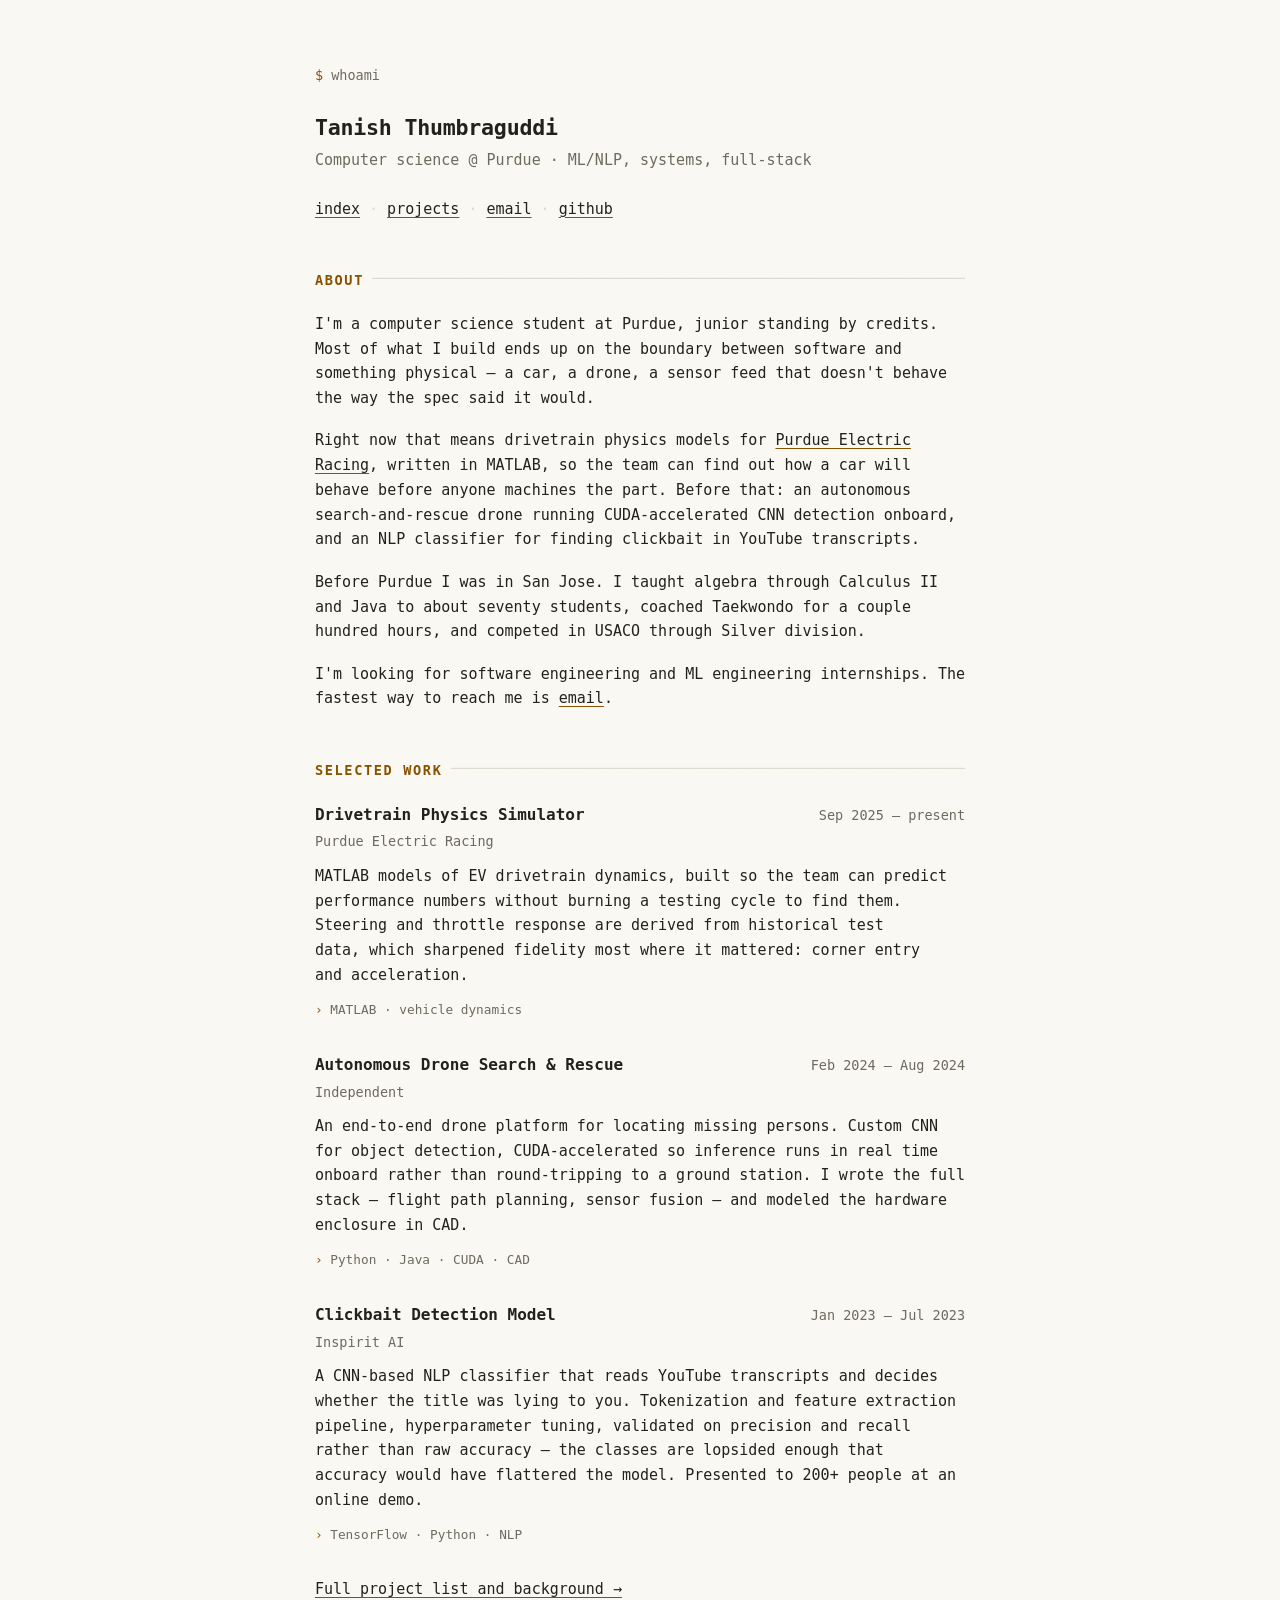
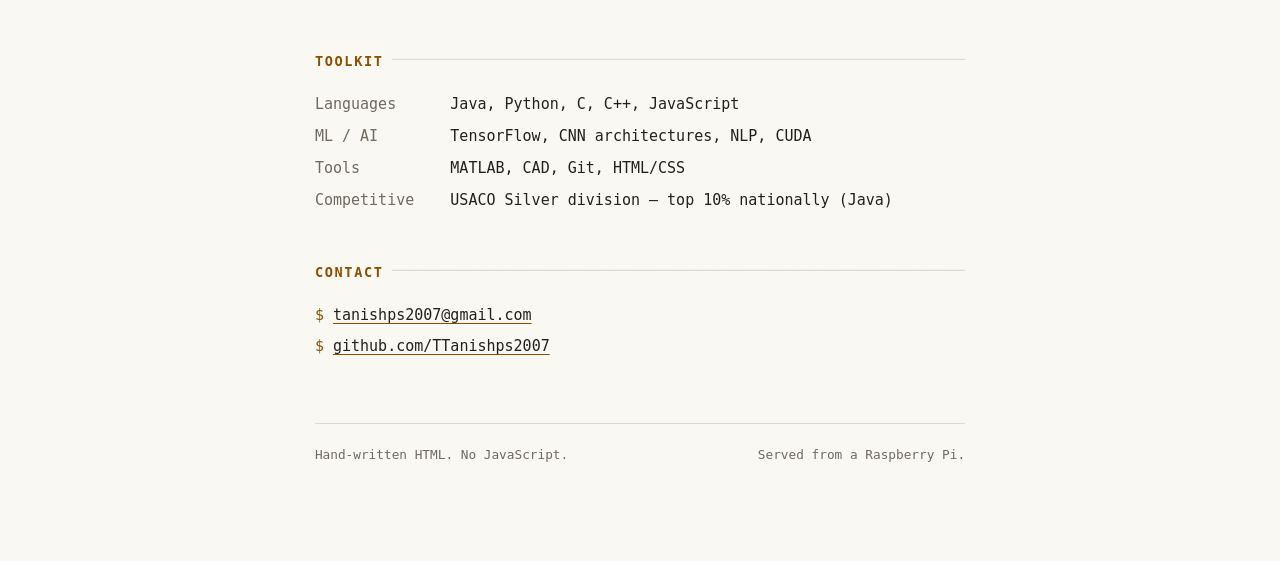
==== site/index.html @ a7f99f4c "Personal site: static HTML/CSS, Caddy + DuckDNS deploy for Raspberry Pi Hand-written static site — t" ====
<!doctype html>
<!--
  To add LinkedIn, drop this into the <nav> list and the contact list:
  <li><a href="https://www.linkedin.com/in/YOUR-HANDLE" rel="me noopener">linkedin</a></li>
-->
<html lang="en">
<head>
<meta charset="utf-8">
<meta name="viewport" content="width=device-width, initial-scale=1">
<title>Tanish Thumbraguddi</title>
<meta name="description" content="Computer science student at Purdue. ML/NLP, systems, and full-stack work.">
<meta name="author" content="Tanish Thumbraguddi">
<link rel="stylesheet" href="style.css">
<link rel="icon" href="data:image/svg+xml,<svg xmlns='http://www.w3.org/2000/svg' viewBox='0 0 16 16'><text y='13' font-size='13' font-family='monospace'>%3E</text></svg>">

<meta property="og:type" content="website">
<meta property="og:title" content="Tanish Thumbraguddi">
<meta property="og:description" content="Computer science student at Purdue. ML/NLP, systems, and full-stack work.">
</head>

<body>
<div class="page">

  <p class="prompt"><span class="sigil">$</span> whoami</p>

  <header>
    <h1>Tanish Thumbraguddi</h1>
    <p class="tagline">Computer science @ Purdue &middot; ML/NLP, systems, full-stack</p>

    <nav aria-label="Main">
      <ul>
        <li><a href="/" aria-current="page">index</a></li>
        <li><a href="/projects.html">projects</a></li>
        <li><a href="mailto:tanishps2007@gmail.com">email</a></li>
        <li><a href="https://github.com/TTanishps2007" rel="me noopener">github</a></li>
      </ul>
    </nav>
  </header>

  <main>

    <h2>About</h2>

    <p>
      I'm a computer science student at Purdue, junior standing by credits. Most of
      what I build ends up on the boundary between software and something physical —
      a car, a drone, a sensor feed that doesn't behave the way the spec said it would.
    </p>

    <p>
      Right now that means drivetrain physics models for
      <a href="https://purdueelectricracing.com/" rel="noopener">Purdue Electric Racing</a>,
      written in MATLAB, so the team can find out how a car will behave before anyone
      machines the part. Before that: an autonomous search-and-rescue drone running
      CUDA-accelerated CNN detection onboard, and an NLP classifier for finding clickbait
      in YouTube transcripts.
    </p>

    <p>
      Before Purdue I was in San Jose. I taught algebra through Calculus&nbsp;II and Java
      to about seventy students, coached Taekwondo for a couple hundred hours, and
      competed in USACO through Silver division.
    </p>

    <p>
      I'm looking for software engineering and ML engineering internships.
      The fastest way to reach me is
      <a href="mailto:tanishps2007@gmail.com">email</a>.
    </p>

    <h2>Selected work</h2>

    <div class="entry">
      <div class="entry-head">
        <h3>Drivetrain Physics Simulator</h3>
        <span class="entry-meta">Sep 2025 &ndash; present</span>
      </div>
      <p class="entry-where">Purdue Electric Racing</p>
      <p>
        MATLAB models of EV drivetrain dynamics, built so the team can predict
        performance numbers without burning a testing cycle to find them. Steering and
        throttle response are derived from historical test data, which sharpened
        fidelity most where it mattered: corner entry and acceleration.
      </p>
      <p class="stack">MATLAB &middot; vehicle dynamics</p>
    </div>

    <div class="entry">
      <div class="entry-head">
        <h3>Autonomous Drone Search &amp; Rescue</h3>
        <span class="entry-meta">Feb 2024 &ndash; Aug 2024</span>
      </div>
      <p class="entry-where">Independent</p>
      <p>
        An end-to-end drone platform for locating missing persons. Custom CNN for
        object detection, CUDA-accelerated so inference runs in real time onboard
        rather than round-tripping to a ground station. I wrote the full stack —
        flight path planning, sensor fusion — and modeled the hardware enclosure in CAD.
      </p>
      <p class="stack">Python &middot; Java &middot; CUDA &middot; CAD</p>
    </div>

    <div class="entry">
      <div class="entry-head">
        <h3>Clickbait Detection Model</h3>
        <span class="entry-meta">Jan 2023 &ndash; Jul 2023</span>
      </div>
      <p class="entry-where">Inspirit AI</p>
      <p>
        A CNN-based NLP classifier that reads YouTube transcripts and decides whether
        the title was lying to you. Tokenization and feature extraction pipeline,
        hyperparameter tuning, validated on precision and recall rather than raw
        accuracy — the classes are lopsided enough that accuracy would have flattered
        the model. Presented to 200+ people at an online demo.
      </p>
      <p class="stack">TensorFlow &middot; Python &middot; NLP</p>
    </div>

    <p><a href="/projects.html">Full project list and background &rarr;</a></p>

    <h2>Toolkit</h2>

    <dl class="spec">
      <dt>Languages</dt>
      <dd>Java, Python, C, C++, JavaScript</dd>

      <dt>ML / AI</dt>
      <dd>TensorFlow, CNN architectures, NLP, CUDA</dd>

      <dt>Tools</dt>
      <dd>MATLAB, CAD, Git, HTML/CSS</dd>

      <dt>Competitive</dt>
      <dd>USACO Silver division &mdash; top 10% nationally (Java)</dd>
    </dl>

    <h2>Contact</h2>

    <ul class="bare">
      <li><a href="mailto:tanishps2007@gmail.com">tanishps2007@gmail.com</a></li>
      <li><a href="https://github.com/TTanishps2007" rel="me noopener">github.com/TTanishps2007</a></li>
    </ul>

  </main>

  <footer>
    <span>Hand-written HTML. No JavaScript.</span>
    <span>Served from a Raspberry Pi.</span>
  </footer>

</div>
</body>
</html>
---- site/style.css ----
/* ==================================================================
   tanish thumbraguddi — personal site
   hand-written css. no framework, no build step, no javascript.

   layout notes:
   the whole thing is a fixed character-width column (--measure).
   because the font is monospace, every line wraps on the same
   character boundary, so the page reads like a text file. that
   is the one genuinely good thing about a monospace layout and
   it is worth not breaking. keep all widths in ch units.
   ================================================================== */

:root {
  --bg:      #100f0d;
  --fg:      #d7d3c8;
  --dim:     #7c776b;
  --rule:    #2b2824;
  --accent:  #e0a458;
  --measure: 72ch;
}

/* amber-on-dark by default, paper in light mode. supporting both is
   cheap and it is the difference between a site someone tuned and a
   site someone generated. */
@media (prefers-color-scheme: light) {
  :root {
    --bg:     #faf8f3;
    --fg:     #23211c;
    --dim:    #6e6a5e;
    --rule:   #ded9cd;
    --accent: #8a5200;
  }
}

*,
*::before,
*::after { box-sizing: border-box; }

html {
  /* stop ios from inflating text in landscape and wrecking the grid */
  -webkit-text-size-adjust: 100%;
}

body {
  margin: 0;
  padding: 4rem 2ch 6rem;
  background: var(--bg);
  color: var(--fg);
  font-family: ui-monospace, SFMono-Regular, "SF Mono", Menlo, Consolas,
               "DejaVu Sans Mono", "Liberation Mono", monospace;
  font-size: 15px;
  line-height: 1.65;
  font-variant-ligatures: none;
}

.page {
  max-width: var(--measure);
  margin: 0 auto;
}

/* ---- prompt line ------------------------------------------------ */
/* used exactly once, at the top of the page. it is a label, not a
   simulation: nothing types itself, nothing blinks, you cannot enter
   commands into it. the moment it pretends to be interactive it stops
   being a design and starts being a costume. */

.prompt {
  color: var(--dim);
  margin: 0 0 1.75rem;
  font-size: 0.9em;
}

.prompt .sigil { color: var(--accent); }

/* ---- header ----------------------------------------------------- */

header h1 {
  font-size: 1.35rem;
  font-weight: 700;
  line-height: 1.3;
  margin: 0;
  letter-spacing: -0.01em;
}

.tagline {
  color: var(--dim);
  margin: 0.35rem 0 0;
}

nav {
  margin: 1.5rem 0 0;
}

nav a + a { margin-left: 0;}

nav ul {
  list-style: none;
  margin: 0;
  padding: 0;
  display: flex;
  flex-wrap: wrap;
  gap: 0 1ch;
}

nav li:not(:last-child)::after {
  content: "·";
  color: var(--rule);
  margin-left: 1ch;
}

nav [aria-current="page"] {
  color: var(--fg);
  text-decoration-color: var(--accent);
}

/* ---- section rules ---------------------------------------------- */
/* a heading followed by dashes that run to the end of the column.
   the dashes are real characters clipped by overflow, so they land on
   the monospace grid instead of floating above it like a css border. */

h2 {
  display: flex;
  align-items: baseline;
  gap: 1ch;
  margin: 3rem 0 1.25rem;
  font-size: 0.85rem;
  font-weight: 700;
  letter-spacing: 0.12em;
  text-transform: uppercase;
  color: var(--accent);
  /* The heading text is an anonymous flex item, so it can't be given
     flex-shrink:0 directly. Without nowrap the dashes win the space
     fight and a two-word heading breaks across lines, stranding the
     second word underneath the rule. */
  white-space: nowrap;
}

h2::after {
  content: "────────────────────────────────────────────────────────────────────────────────";
  flex: 1 1 auto;
  min-width: 0;
  overflow: hidden;
  white-space: nowrap;
  color: var(--rule);
  letter-spacing: 0;
  /* nudge the dashes onto the cap-height of the heading text */
  transform: translateY(-0.15em);
}

h3 {
  font-size: 1rem;
  font-weight: 700;
  margin: 0;
}

/* ---- text ------------------------------------------------------- */

p {
  margin: 0 0 1.1rem;
  text-wrap: pretty;
}

p:last-child { margin-bottom: 0; }

a {
  color: inherit;
  text-decoration: underline;
  text-decoration-color: var(--accent);
  text-underline-offset: 0.2em;
  text-decoration-thickness: 1px;
}

a:hover {
  color: var(--accent);
}

a:focus-visible {
  outline: 2px solid var(--accent);
  outline-offset: 2px;
  text-decoration: none;
}

strong { font-weight: 700; }

.dim { color: var(--dim); }

/* ---- entries (projects, jobs, schools) -------------------------- */
/* title on the left, dates flush right on the same baseline. on a
   narrow screen they stack instead of colliding. */

.entry { margin: 0 0 2rem; }
.entry:last-child { margin-bottom: 0; }

.entry-head {
  display: flex;
  flex-wrap: wrap;
  align-items: baseline;
  justify-content: space-between;
  gap: 0 2ch;
}

.entry-meta {
  color: var(--dim);
  font-size: 0.9em;
  white-space: nowrap;
}

.entry-where {
  color: var(--dim);
  margin: 0.15rem 0 0.6rem;
  font-size: 0.9em;
}

.entry p { margin-bottom: 0.7rem; }

.stack {
  color: var(--dim);
  font-size: 0.85em;
  margin-top: 0.6rem;
}

.stack::before {
  content: "› ";
  color: var(--accent);
}

/* ---- plain lists ------------------------------------------------ */

ul.bare {
  list-style: none;
  margin: 0;
  padding: 0;
}

ul.bare li {
  margin-bottom: 0.4rem;
  padding-left: 3ch;
  text-indent: -3ch;
}

ul.bare li::before {
  content: "$ ";
  color: var(--accent);
}

/* skills: label column + value, aligned on the character grid */
.spec {
  margin: 0;
  display: grid;
  grid-template-columns: 14ch 1fr;
  gap: 0.45rem 1ch;
}

.spec dt { color: var(--dim); }
.spec dd { margin: 0; }

@media (max-width: 34rem) {
  .spec {
    grid-template-columns: 1fr;
    gap: 0 0;
  }
  .spec dd { margin-bottom: 0.8rem; }
}

/* ---- footer ----------------------------------------------------- */

footer {
  margin-top: 4rem;
  padding-top: 1.25rem;
  border-top: 1px solid var(--rule);
  color: var(--dim);
  font-size: 0.85em;
  display: flex;
  flex-wrap: wrap;
  justify-content: space-between;
  gap: 0.5rem 2ch;
}

/* ---- 404 -------------------------------------------------------- */

.notfound-code {
  color: var(--accent);
  font-size: 1.35rem;
  font-weight: 700;
  margin: 0 0 0.75rem;
}

/* ---- narrow screens --------------------------------------------- */

@media (max-width: 34rem) {
  body {
    padding: 2.5rem 2ch 4rem;
    font-size: 14px;
  }
  .entry-meta { white-space: normal; }
}

/* ---- respect the setting ---------------------------------------- */

@media (prefers-reduced-motion: reduce) {
  * { animation: none !important; transition: none !important; }
}

/* ---- print ------------------------------------------------------ */

@media print {
  :root {
    --bg: #fff;
    --fg: #000;
    --dim: #444;
    --rule: #bbb;
    --accent: #000;
  }
  body { padding: 0; font-size: 11pt; }
  nav, footer, .prompt { display: none; }
  a { text-decoration: none; }
}
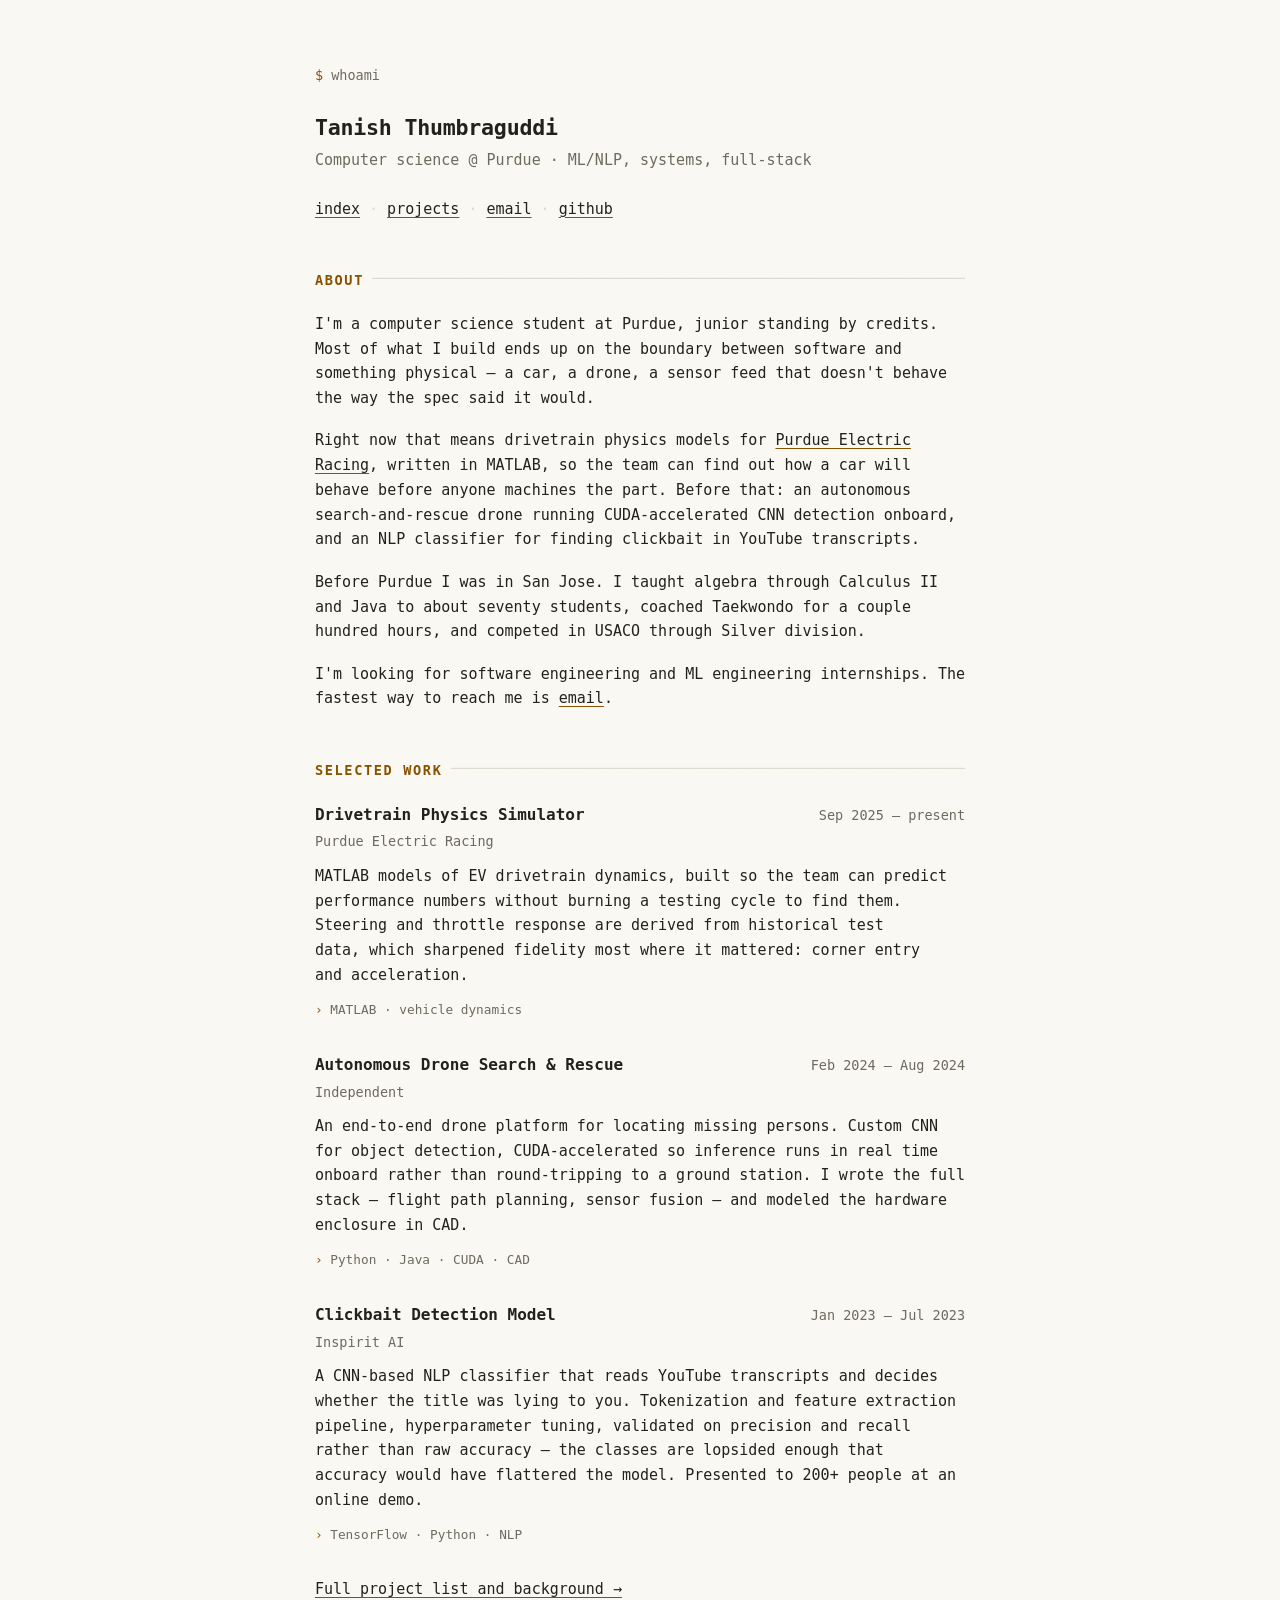
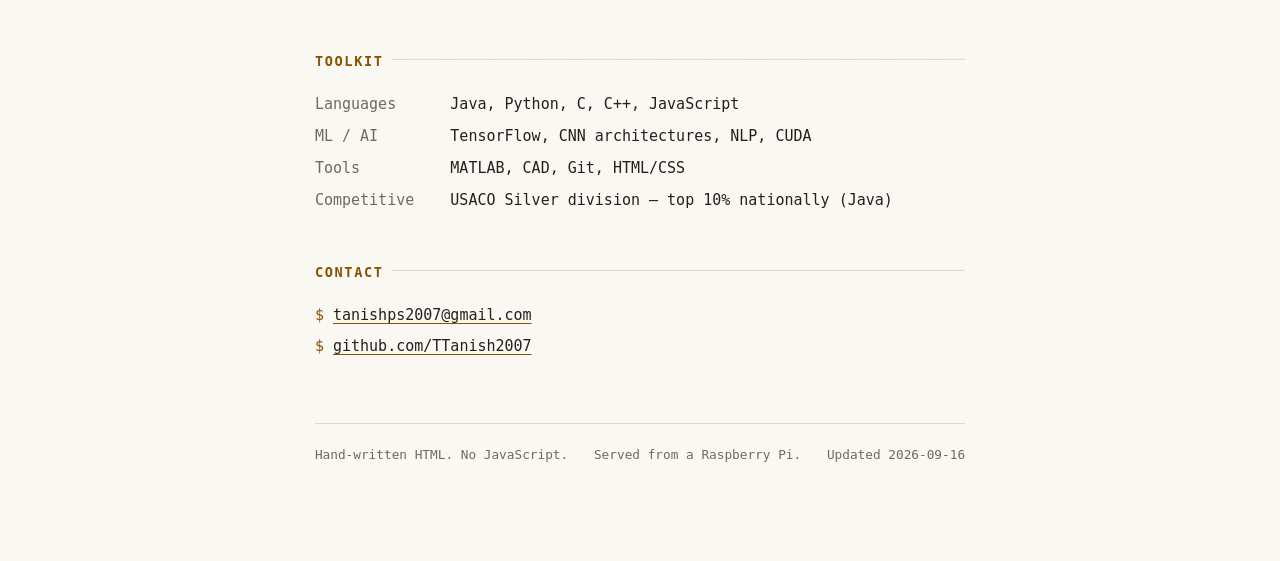
==== commit a4873b16: "Add machine-readable dates; correct GitHub handle Wrap every date in .entry-meta in a <time datetime" ====
--- a/site/index.html
+++ b/site/index.html
@@ -32,7 +32,7 @@
         <li><a href="/" aria-current="page">index</a></li>
         <li><a href="/projects.html">projects</a></li>
         <li><a href="mailto:tanishps2007@gmail.com">email</a></li>
-        <li><a href="https://github.com/TTanishps2007" rel="me noopener">github</a></li>
+        <li><a href="https://github.com/TTanish2007" rel="me noopener">github</a></li>
       </ul>
     </nav>
   </header>
@@ -73,7 +73,7 @@
     <div class="entry">
       <div class="entry-head">
         <h3>Drivetrain Physics Simulator</h3>
-        <span class="entry-meta">Sep 2025 &ndash; present</span>
+        <span class="entry-meta"><time datetime="2025-09">Sep 2025</time> &ndash; present</span>
       </div>
       <p class="entry-where">Purdue Electric Racing</p>
       <p>
@@ -88,7 +88,7 @@
     <div class="entry">
       <div class="entry-head">
         <h3>Autonomous Drone Search &amp; Rescue</h3>
-        <span class="entry-meta">Feb 2024 &ndash; Aug 2024</span>
+        <span class="entry-meta"><time datetime="2024-02">Feb 2024</time> &ndash; <time datetime="2024-08">Aug 2024</time></span>
       </div>
       <p class="entry-where">Independent</p>
       <p>
@@ -103,7 +103,7 @@
     <div class="entry">
       <div class="entry-head">
         <h3>Clickbait Detection Model</h3>
-        <span class="entry-meta">Jan 2023 &ndash; Jul 2023</span>
+        <span class="entry-meta"><time datetime="2023-01">Jan 2023</time> &ndash; <time datetime="2023-07">Jul 2023</time></span>
       </div>
       <p class="entry-where">Inspirit AI</p>
       <p>
@@ -138,7 +138,7 @@
 
     <ul class="bare">
       <li><a href="mailto:tanishps2007@gmail.com">tanishps2007@gmail.com</a></li>
-      <li><a href="https://github.com/TTanishps2007" rel="me noopener">github.com/TTanishps2007</a></li>
+      <li><a href="https://github.com/TTanish2007" rel="me noopener">github.com/TTanish2007</a></li>
     </ul>
 
   </main>
@@ -146,6 +146,7 @@
   <footer>
     <span>Hand-written HTML. No JavaScript.</span>
     <span>Served from a Raspberry Pi.</span>
+    <span>Updated <time datetime="2026-09-16">2026-09-16</time></span>
   </footer>
 
 </div>
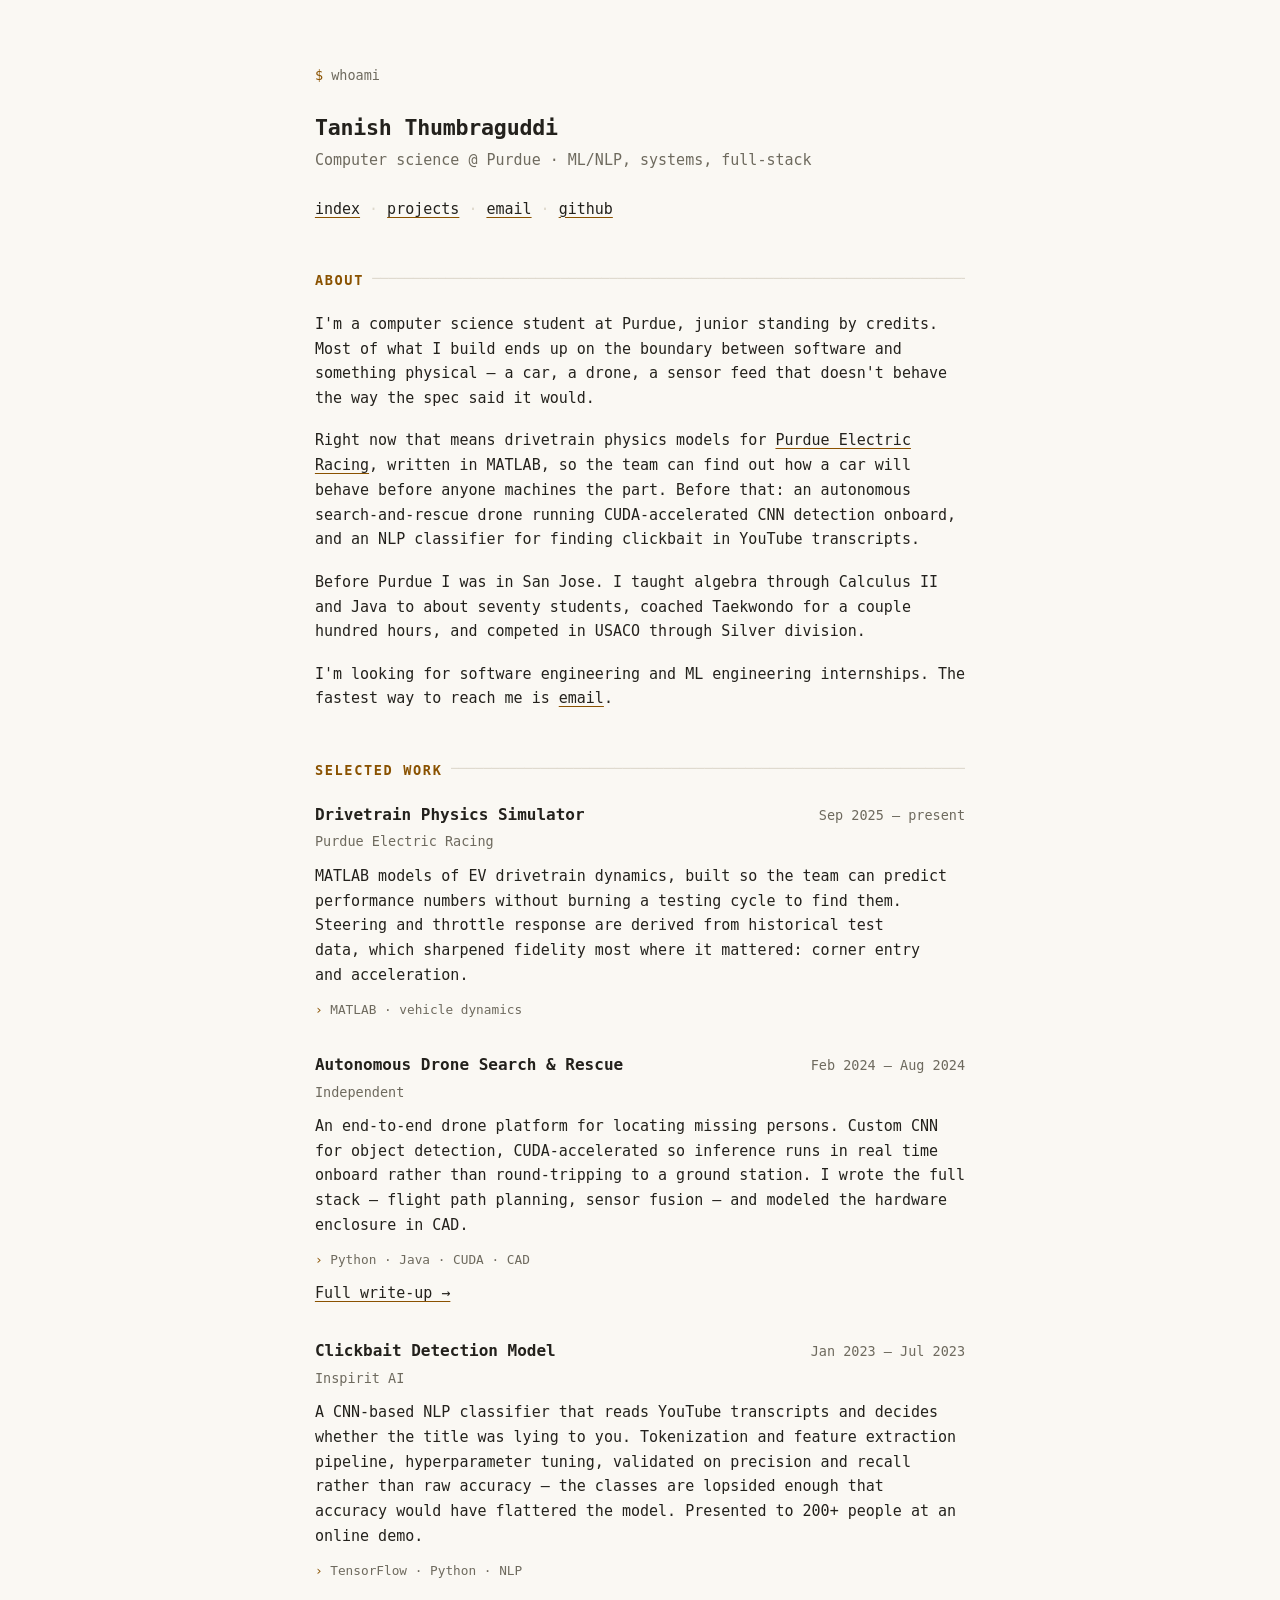
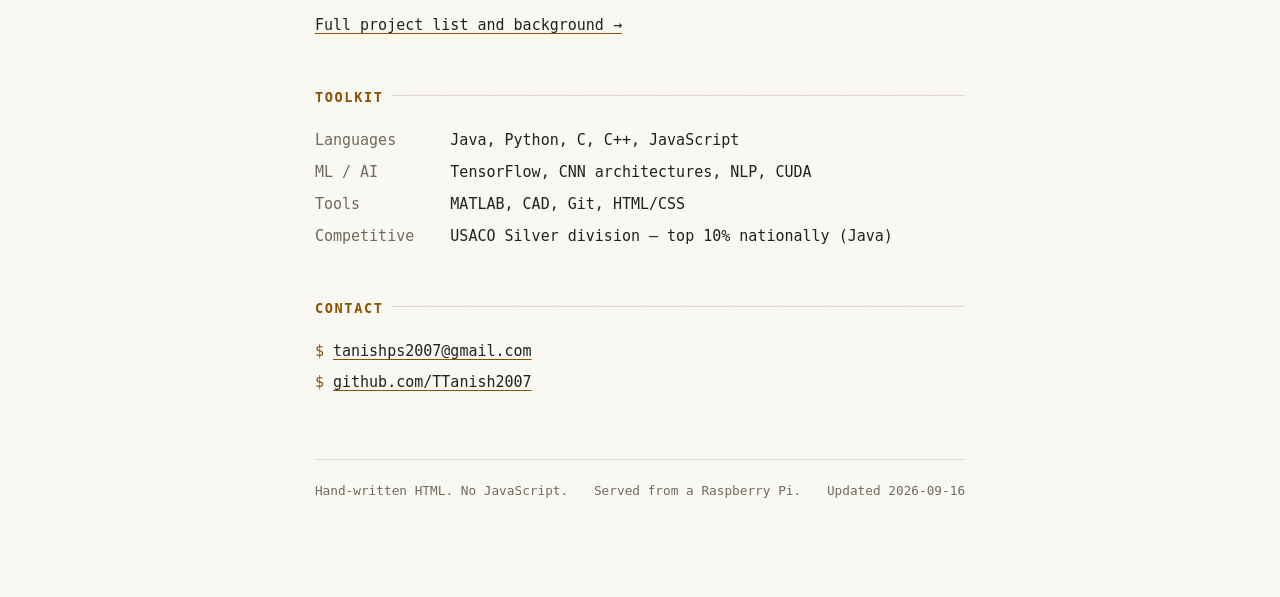
==== commit 368353dc: "Add drone project write-up page Full write-up for the search-and-rescue drone, drawn from the projec" ====
--- a/site/index.html
+++ b/site/index.html
@@ -98,6 +98,7 @@
         flight path planning, sensor fusion — and modeled the hardware enclosure in CAD.
       </p>
       <p class="stack">Python &middot; Java &middot; CUDA &middot; CAD</p>
+      <p><a href="/drone.html">Full write-up &rarr;</a></p>
     </div>
 
     <div class="entry">
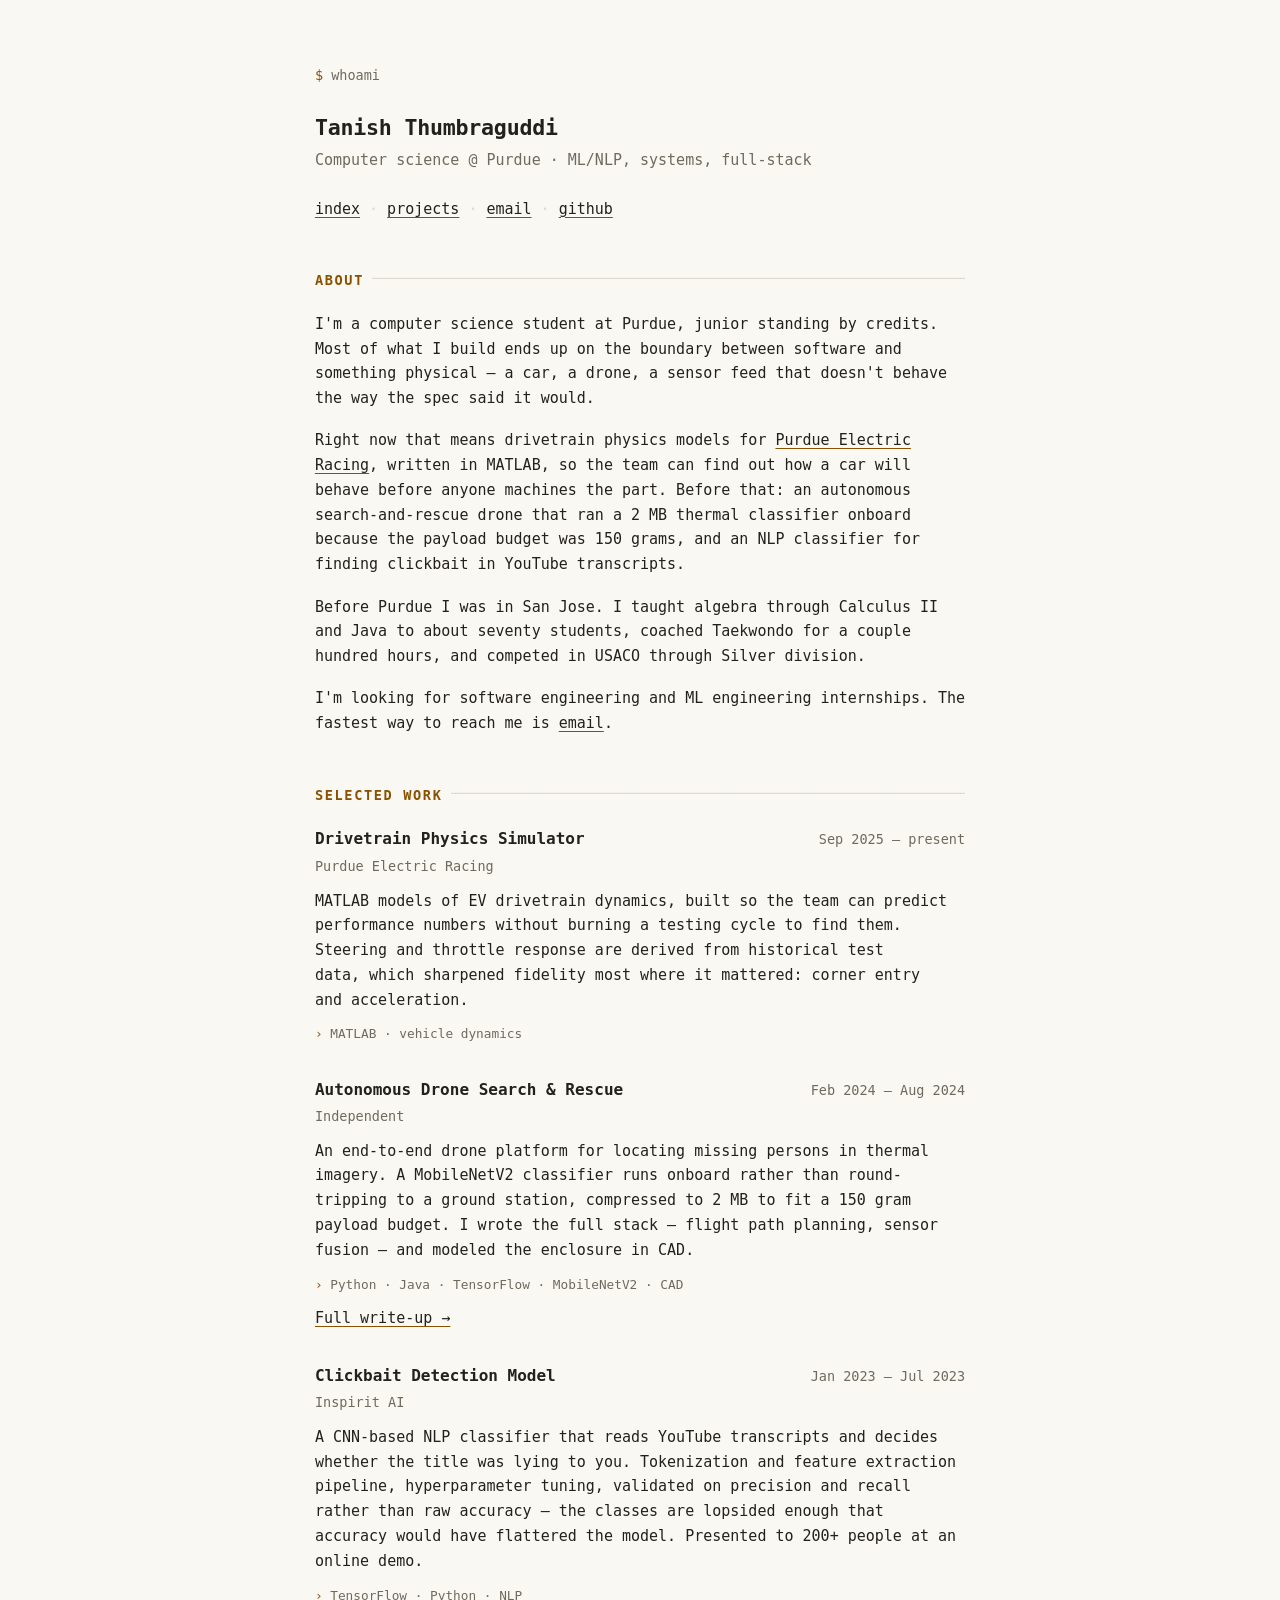
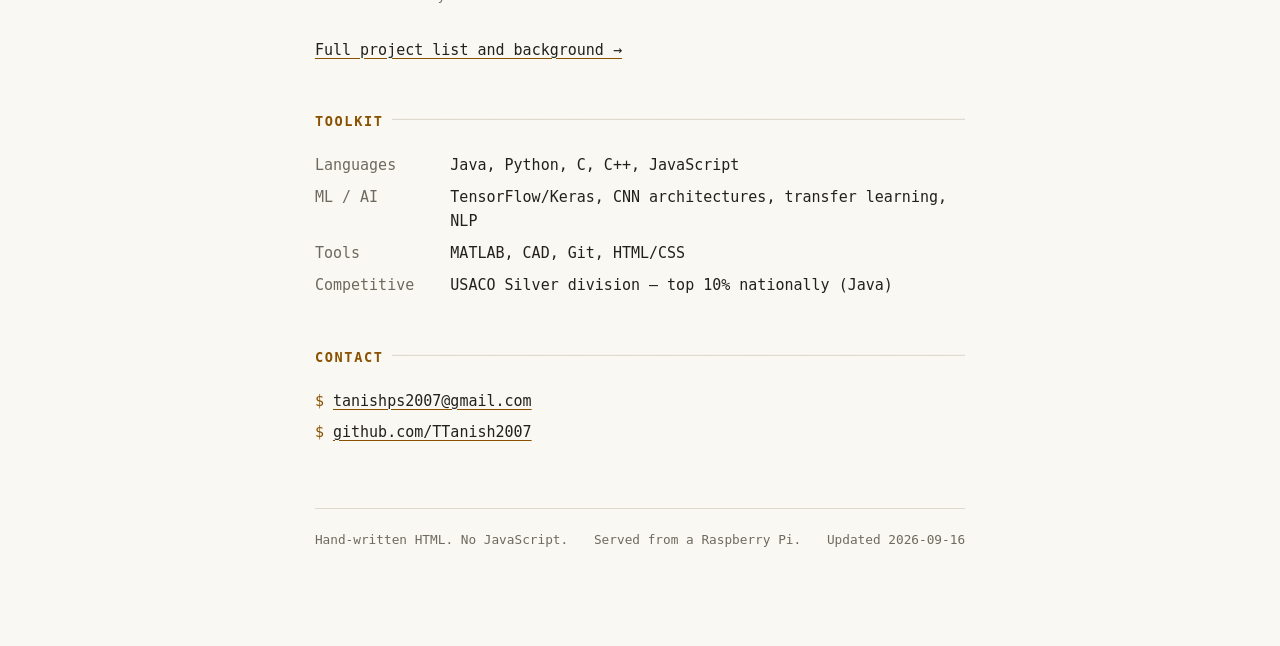
==== commit 3f200f91: "Correct model claims; document the compression tradeoff Inspecting the two Colab notebooks and both " ====
--- a/site/index.html
+++ b/site/index.html
@@ -51,9 +51,9 @@
       Right now that means drivetrain physics models for
       <a href="https://purdueelectricracing.com/" rel="noopener">Purdue Electric Racing</a>,
       written in MATLAB, so the team can find out how a car will behave before anyone
-      machines the part. Before that: an autonomous search-and-rescue drone running
-      CUDA-accelerated CNN detection onboard, and an NLP classifier for finding clickbait
-      in YouTube transcripts.
+      machines the part. Before that: an autonomous search-and-rescue drone that ran a
+      2&nbsp;MB thermal classifier onboard because the payload budget was 150 grams, and
+      an NLP classifier for finding clickbait in YouTube transcripts.
     </p>
 
     <p>
@@ -92,12 +92,12 @@
       </div>
       <p class="entry-where">Independent</p>
       <p>
-        An end-to-end drone platform for locating missing persons. Custom CNN for
-        object detection, CUDA-accelerated so inference runs in real time onboard
-        rather than round-tripping to a ground station. I wrote the full stack —
-        flight path planning, sensor fusion — and modeled the hardware enclosure in CAD.
+        An end-to-end drone platform for locating missing persons in thermal imagery.
+        A MobileNetV2 classifier runs onboard rather than round-tripping to a ground
+        station, compressed to 2 MB to fit a 150 gram payload budget. I wrote the full
+        stack — flight path planning, sensor fusion — and modeled the enclosure in CAD.
       </p>
-      <p class="stack">Python &middot; Java &middot; CUDA &middot; CAD</p>
+      <p class="stack">Python &middot; Java &middot; TensorFlow &middot; MobileNetV2 &middot; CAD</p>
       <p><a href="/drone.html">Full write-up &rarr;</a></p>
     </div>
 
@@ -126,7 +126,7 @@
       <dd>Java, Python, C, C++, JavaScript</dd>
 
       <dt>ML / AI</dt>
-      <dd>TensorFlow, CNN architectures, NLP, CUDA</dd>
+      <dd>TensorFlow/Keras, CNN architectures, transfer learning, NLP</dd>
 
       <dt>Tools</dt>
       <dd>MATLAB, CAD, Git, HTML/CSS</dd>
